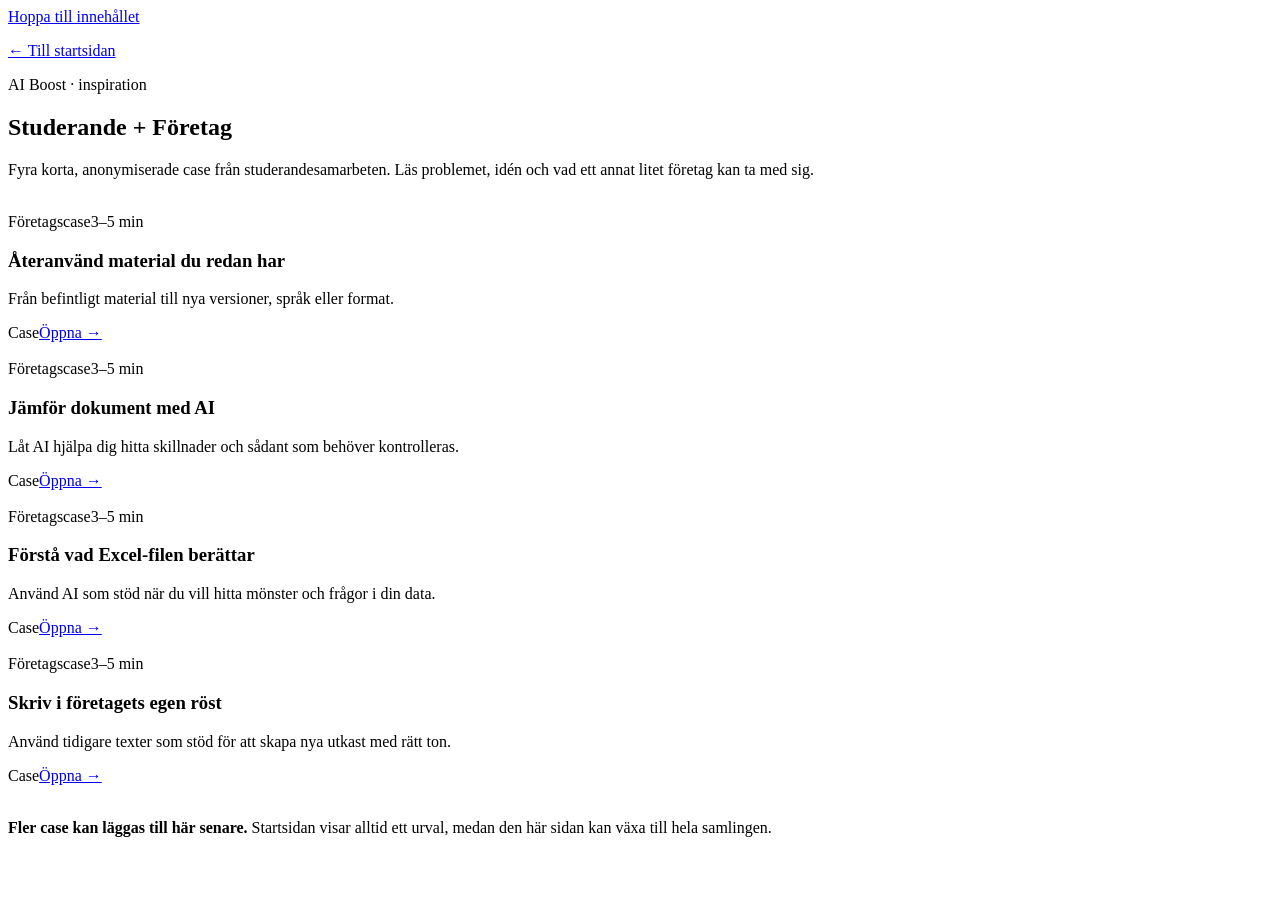
==== foretagscase/index.html @ 8e01857c "Add files via upload" ====
<!doctype html>
<html lang="sv">
<head>
  <meta charset="utf-8">
  <meta name="viewport" content="width=device-width,initial-scale=1">
  <meta name="description" content="Fyra anonymiserade AI Boost-case som visar hur studerande arbetade med konkreta företagsbehov.">
  <title>Studerande + Företag · AI i praktiken</title>
  <link rel="stylesheet" href="../assets/css/shared.css">
  <script defer src="../assets/js/shared.js"></script>
</head>
<body class="page-cases"><a class="skip-link" href="#main">Hoppa till innehållet</a><header class="site-header"></header>
<section class="theme-hero"><div class="container"><p class="section-back"><a class="btn btn-light" href="../index.html">← Till startsidan</a></p><span class="eyebrow">AI Boost · inspiration</span><h1>Studerande + Företag</h1><p>Fyra korta, anonymiserade case från studerandesamarbeten. Läs problemet, idén och vad ett annat litet företag kan ta med sig.</p></div></section>
<main id="main" class="theme-main"><div class="container"><div class="grid grid-4"><article class="entry-card illustration-card"><img src="../assets/images/illustrations/creative-document-editing.png" alt=""><div class="entry-body"><div class="meta"><span class="chip yellow">Företagscase</span><span class="chip ">3–5 min</span></div><h3>Återanvänd material du redan har</h3><p>Från befintligt material till nya versioner, språk eller format.</p><div class="card-cta-row"><span class="card-type">Case</span><a class="card-link" href="01-atervinn-befintligt-material.html">Öppna →</a></div></div></article><article class="entry-card illustration-card"><img src="../assets/images/illustrations/numbered-checklist-cursor.png" alt=""><div class="entry-body"><div class="meta"><span class="chip yellow">Företagscase</span><span class="chip ">3–5 min</span></div><h3>Jämför dokument med AI</h3><p>Låt AI hjälpa dig hitta skillnader och sådant som behöver kontrolleras.</p><div class="card-cta-row"><span class="card-type">Case</span><a class="card-link" href="02-jamfor-dokument.html">Öppna →</a></div></div></article><article class="entry-card illustration-card"><img src="../assets/images/illustrations/business-idea-lightbulb.png" alt=""><div class="entry-body"><div class="meta"><span class="chip yellow">Företagscase</span><span class="chip ">3–5 min</span></div><h3>Förstå vad Excel-filen berättar</h3><p>Använd AI som stöd när du vill hitta mönster och frågor i din data.</p><div class="card-cta-row"><span class="card-type">Case</span><a class="card-link" href="03-forsta-exceldata.html">Öppna →</a></div></div></article><article class="entry-card illustration-card"><img src="../assets/images/illustrations/ai-gem-chat.png" alt=""><div class="entry-body"><div class="meta"><span class="chip yellow">Företagscase</span><span class="chip ">3–5 min</span></div><h3>Skriv i företagets egen röst</h3><p>Använd tidigare texter som stöd för att skapa nya utkast med rätt ton.</p><div class="card-cta-row"><span class="card-type">Case</span><a class="card-link" href="04-skriv-i-foretagets-rost.html">Öppna →</a></div></div></article></div><div class="theme-note" style="margin-top:34px"><strong>Fler case kan läggas till här senare.</strong> Startsidan visar alltid ett urval, medan den här sidan kan växa till hela samlingen.</div></div></main></body></html>
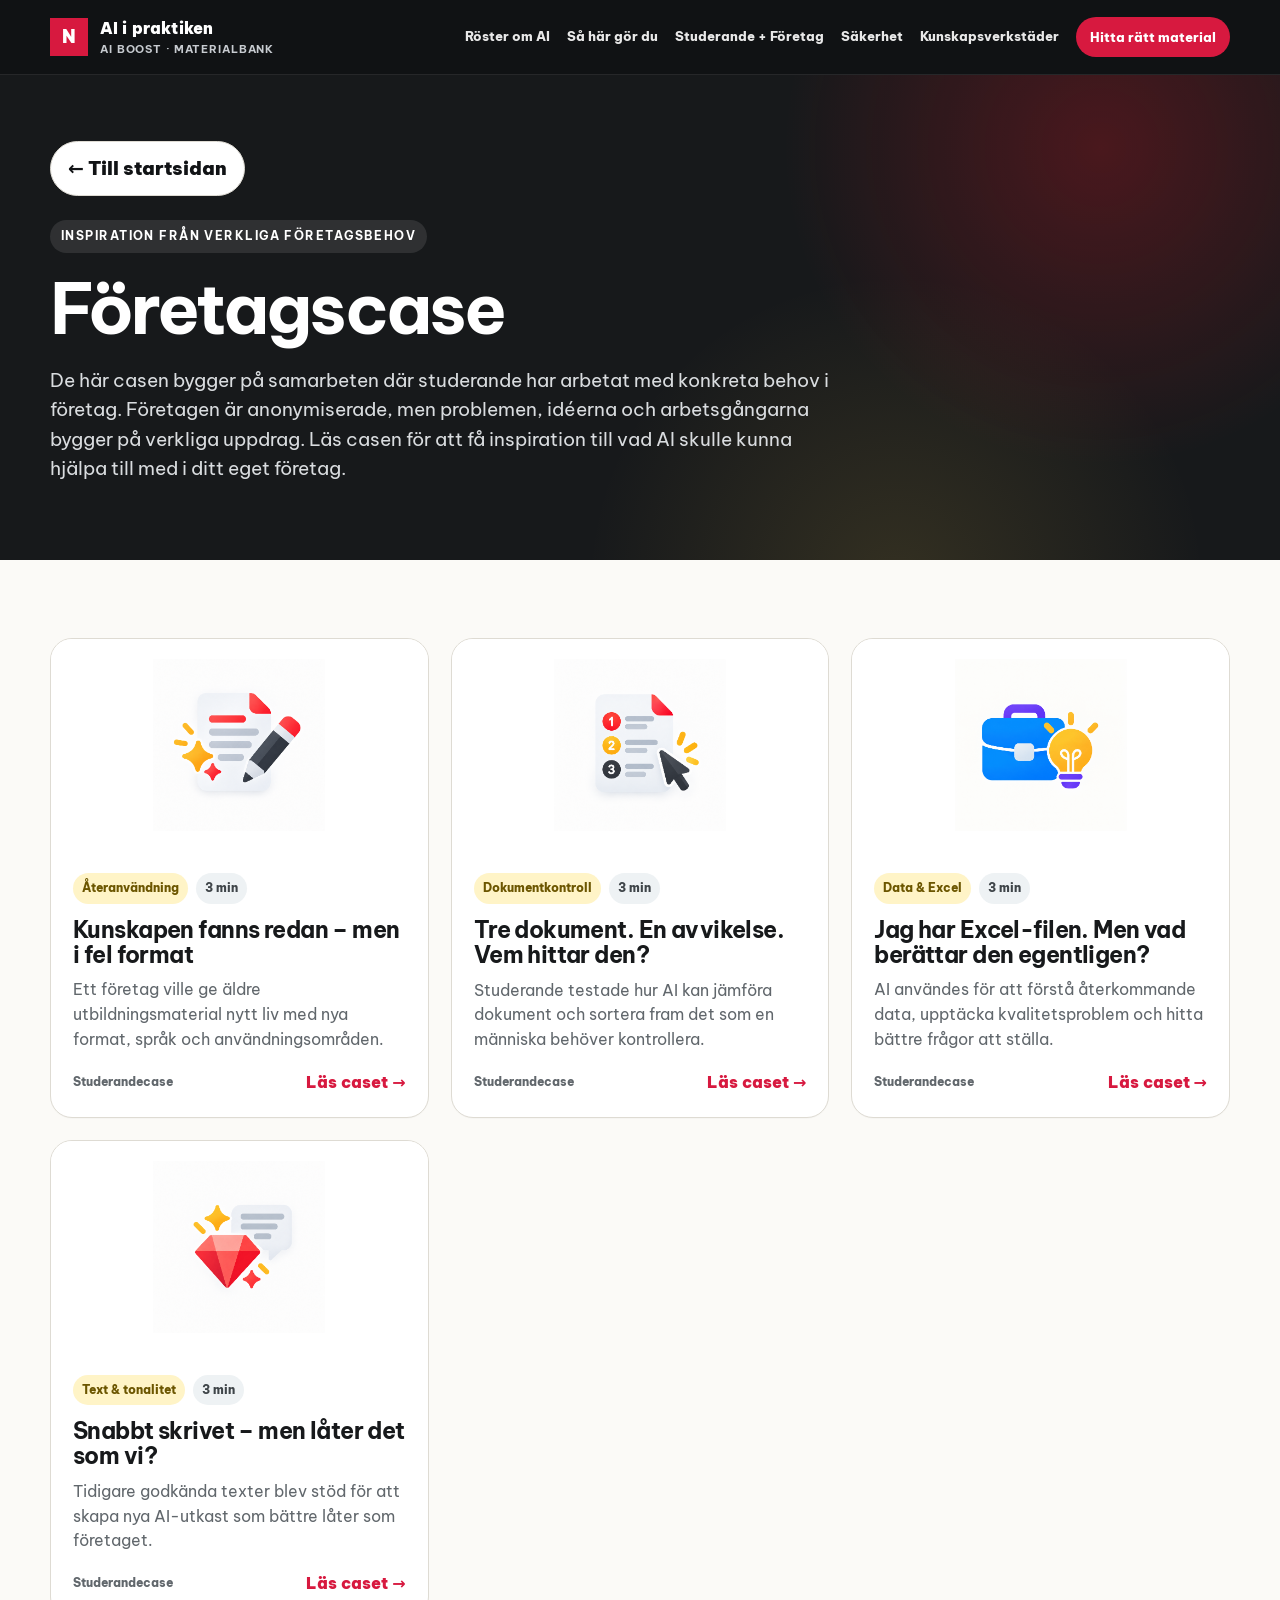
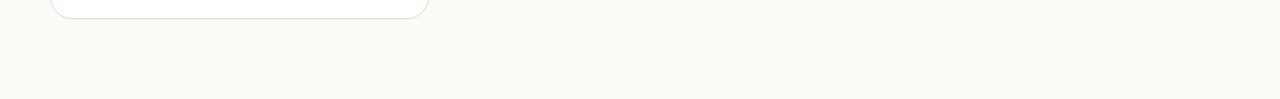
==== commit 93f98810: "Add files via upload" ====
--- a/foretagscase/index.html
+++ b/foretagscase/index.html
@@ -3,11 +3,70 @@
 <head>
   <meta charset="utf-8">
   <meta name="viewport" content="width=device-width,initial-scale=1">
-  <meta name="description" content="Fyra anonymiserade AI Boost-case som visar hur studerande arbetade med konkreta företagsbehov.">
-  <title>Studerande + Företag · AI i praktiken</title>
+  <meta name="description" content="Anonymiserade företagscase från samarbeten där studerande arbetat med konkreta företagsbehov och AI i praktiken.">
+  <title>Företagscase · AI i praktiken</title>
   <link rel="stylesheet" href="../assets/css/shared.css">
   <script defer src="../assets/js/shared.js"></script>
 </head>
-<body class="page-cases"><a class="skip-link" href="#main">Hoppa till innehållet</a><header class="site-header"></header>
-<section class="theme-hero"><div class="container"><p class="section-back"><a class="btn btn-light" href="../index.html">← Till startsidan</a></p><span class="eyebrow">AI Boost · inspiration</span><h1>Studerande + Företag</h1><p>Fyra korta, anonymiserade case från studerandesamarbeten. Läs problemet, idén och vad ett annat litet företag kan ta med sig.</p></div></section>
-<main id="main" class="theme-main"><div class="container"><div class="grid grid-4"><article class="entry-card illustration-card"><img src="../assets/images/illustrations/creative-document-editing.png" alt=""><div class="entry-body"><div class="meta"><span class="chip yellow">Företagscase</span><span class="chip ">3–5 min</span></div><h3>Återanvänd material du redan har</h3><p>Från befintligt material till nya versioner, språk eller format.</p><div class="card-cta-row"><span class="card-type">Case</span><a class="card-link" href="01-atervinn-befintligt-material.html">Öppna →</a></div></div></article><article class="entry-card illustration-card"><img src="../assets/images/illustrations/numbered-checklist-cursor.png" alt=""><div class="entry-body"><div class="meta"><span class="chip yellow">Företagscase</span><span class="chip ">3–5 min</span></div><h3>Jämför dokument med AI</h3><p>Låt AI hjälpa dig hitta skillnader och sådant som behöver kontrolleras.</p><div class="card-cta-row"><span class="card-type">Case</span><a class="card-link" href="02-jamfor-dokument.html">Öppna →</a></div></div></article><article class="entry-card illustration-card"><img src="../assets/images/illustrations/business-idea-lightbulb.png" alt=""><div class="entry-body"><div class="meta"><span class="chip yellow">Företagscase</span><span class="chip ">3–5 min</span></div><h3>Förstå vad Excel-filen berättar</h3><p>Använd AI som stöd när du vill hitta mönster och frågor i din data.</p><div class="card-cta-row"><span class="card-type">Case</span><a class="card-link" href="03-forsta-exceldata.html">Öppna →</a></div></div></article><article class="entry-card illustration-card"><img src="../assets/images/illustrations/ai-gem-chat.png" alt=""><div class="entry-body"><div class="meta"><span class="chip yellow">Företagscase</span><span class="chip ">3–5 min</span></div><h3>Skriv i företagets egen röst</h3><p>Använd tidigare texter som stöd för att skapa nya utkast med rätt ton.</p><div class="card-cta-row"><span class="card-type">Case</span><a class="card-link" href="04-skriv-i-foretagets-rost.html">Öppna →</a></div></div></article></div><div class="theme-note" style="margin-top:34px"><strong>Fler case kan läggas till här senare.</strong> Startsidan visar alltid ett urval, medan den här sidan kan växa till hela samlingen.</div></div></main></body></html>+<body class="page-theme">
+<a class="skip-link" href="#main">Hoppa till innehållet</a>
+<header class="site-header"></header>
+
+<section class="theme-hero">
+  <div class="container">
+    <p class="section-back"><a class="btn btn-light" href="../index.html">← Till startsidan</a></p>
+    <span class="eyebrow">Inspiration från verkliga företagsbehov</span>
+    <h1>Företagscase</h1>
+    <p>De här casen bygger på samarbeten där studerande har arbetat med konkreta behov i företag. Företagen är anonymiserade, men problemen, idéerna och arbetsgångarna bygger på verkliga uppdrag. Läs casen för att få inspiration till vad AI skulle kunna hjälpa till med i ditt eget företag.</p>
+  </div>
+</section>
+
+<main id="main" class="theme-main">
+  <div class="container">
+    <div class="grid grid-3">
+
+      <article class="entry-card illustration-card">
+        <img src="../assets/images/illustrations/creative-document-editing.png" alt="">
+        <div class="entry-body">
+          <div class="meta"><span class="chip yellow">Återanvändning</span><span class="chip">3 min</span></div>
+          <h3>Kunskapen fanns redan – men i fel format</h3>
+          <p>Ett företag ville ge äldre utbildningsmaterial nytt liv med nya format, språk och användningsområden.</p>
+          <div class="card-cta-row"><span class="card-type">Studerandecase</span><a class="card-link" href="01-atervinn-befintligt-material.html">Läs caset →</a></div>
+        </div>
+      </article>
+
+      <article class="entry-card illustration-card">
+        <img src="../assets/images/illustrations/numbered-checklist-cursor.png" alt="">
+        <div class="entry-body">
+          <div class="meta"><span class="chip yellow">Dokumentkontroll</span><span class="chip">3 min</span></div>
+          <h3>Tre dokument. En avvikelse. Vem hittar den?</h3>
+          <p>Studerande testade hur AI kan jämföra dokument och sortera fram det som en människa behöver kontrollera.</p>
+          <div class="card-cta-row"><span class="card-type">Studerandecase</span><a class="card-link" href="02-jamfor-dokument.html">Läs caset →</a></div>
+        </div>
+      </article>
+
+      <article class="entry-card illustration-card">
+        <img src="../assets/images/illustrations/business-idea-lightbulb.png" alt="">
+        <div class="entry-body">
+          <div class="meta"><span class="chip yellow">Data &amp; Excel</span><span class="chip">3 min</span></div>
+          <h3>Jag har Excel-filen. Men vad berättar den egentligen?</h3>
+          <p>AI användes för att förstå återkommande data, upptäcka kvalitetsproblem och hitta bättre frågor att ställa.</p>
+          <div class="card-cta-row"><span class="card-type">Studerandecase</span><a class="card-link" href="03-forsta-exceldata.html">Läs caset →</a></div>
+        </div>
+      </article>
+
+      <article class="entry-card illustration-card">
+        <img src="../assets/images/illustrations/ai-gem-chat.png" alt="">
+        <div class="entry-body">
+          <div class="meta"><span class="chip yellow">Text &amp; tonalitet</span><span class="chip">3 min</span></div>
+          <h3>Snabbt skrivet – men låter det som vi?</h3>
+          <p>Tidigare godkända texter blev stöd för att skapa nya AI-utkast som bättre låter som företaget.</p>
+          <div class="card-cta-row"><span class="card-type">Studerandecase</span><a class="card-link" href="04-skriv-i-foretagets-rost.html">Läs caset →</a></div>
+        </div>
+      </article>
+
+    </div>
+  </div>
+</main>
+</body>
+</html>
--- a/assets/css/shared.css
+++ b/assets/css/shared.css
@@ -0,0 +1,875 @@
+@import url('https://fonts.googleapis.com/css2?family=Be+Vietnam+Pro:wght@400;600;700&display=swap');
+
+/* =========================================================
+   MATERIALBANK · SHARED DESIGN SYSTEM
+   Edit the variables in this first block to rebrand every page.
+   ========================================================= */
+:root{
+  --brand-accent:#ff1325;
+  --brand-ink:#171717;
+  --brand-text:#344247;
+  --brand-muted:#677176;
+  --brand-line:#d7dfdf;
+  --brand-soft:#f5f7f7;
+  --brand-soft-2:#eef2f2;
+  --brand-white:#ffffff;
+  --brand-hero:#171717;
+  --brand-hero-card:#222222;
+  --brand-hero-border:#555555;
+  --brand-font:"Be Vietnam Pro",Arial,sans-serif;
+  --content-max:1180px;
+  --focus-ring:rgba(255,19,37,.20);
+
+  /* Backwards-compatible aliases used by the existing pages. */
+  --novia-red:var(--brand-accent);
+  --ink:var(--brand-ink);
+  --text:var(--brand-text);
+  --muted:var(--brand-muted);
+  --line:var(--brand-line);
+  --soft:var(--brand-soft);
+  --soft-2:var(--brand-soft-2);
+  --soft2:var(--brand-soft-2);
+  --white:var(--brand-white);
+  --max:var(--content-max);
+}
+
+*{box-sizing:border-box}
+html{scroll-behavior:smooth}
+body{margin:0;font-family:var(--brand-font);color:var(--text);background:var(--white);line-height:1.62}
+a{color:inherit}
+img{max-width:100%;height:auto;display:block}
+button,input,textarea{font:inherit}
+h1,h2,h3{line-height:1.16}
+
+/* Accessibility */
+.skip,.skip-link{position:absolute;left:-9999px;top:8px;background:#000;color:#fff;padding:10px 14px;z-index:99}
+.skip:focus,.skip-link:focus{left:8px}
+:focus-visible{outline:3px solid var(--brand-accent);outline-offset:3px}
+
+/* Shared header */
+.sitebar{position:sticky;top:0;z-index:20;background:#fff;border-bottom:1px solid var(--line)}
+.sitebar-inner{max-width:var(--max);margin:auto;padding:12px 20px;display:flex;align-items:center;justify-content:space-between;gap:20px}
+.brand{text-decoration:none;color:var(--ink);font-weight:700;letter-spacing:.02em}
+.brand-mark{display:inline-block;width:28px;height:5px;background:var(--brand-accent);margin-right:10px;vertical-align:middle}
+.series{font-size:13px;color:var(--muted)}
+.nav{display:flex;gap:6px;flex-wrap:wrap;justify-content:flex-end}
+.nav a{font-size:13px;text-decoration:none;padding:7px 9px;border-bottom:2px solid transparent}
+.nav a:hover,.nav a:focus{border-color:var(--brand-accent);outline:none}
+
+/* Shared hero */
+.hero{background:var(--brand-hero);color:#fff;border-bottom:8px solid var(--brand-accent)}
+.hero-inner{max-width:var(--max);margin:auto;padding:56px 20px 50px}
+.eyebrow{margin:0 0 10px;text-transform:uppercase;letter-spacing:.12em;font-size:12px;font-weight:700;color:var(--brand-accent)}
+.hero .eyebrow{color:#fff}
+.hero h1{margin:0 0 18px;color:#fff;font-size:clamp(35px,5vw,62px);line-height:1.08;max-width:900px}
+.lead{margin:0;max-width:850px;font-size:clamp(17px,2vw,22px);color:#e4e8e8}
+.hero-card,.goal-box{border:1px solid var(--brand-hero-border);border-left:6px solid var(--brand-accent);background:var(--brand-hero-card);padding:18px 20px}
+.hero-card strong,.goal-box strong{display:block;color:#fff;font-size:18px;margin-bottom:6px}
+.hero-card span,.goal-box span{color:#d7dddd;font-size:14px}
+
+/* Shared content */
+main{padding-bottom:70px}
+.wide{max-width:var(--max);margin:auto;padding-left:20px;padding-right:20px}
+.intro{padding-top:34px}
+.notice{border:1px solid var(--line);border-left:7px solid var(--brand-accent);padding:20px 22px;background:#fff}
+.notice strong{color:var(--ink)}
+.section{padding-top:54px}
+.section-head{border-bottom:1px solid var(--line);padding-bottom:15px;margin-bottom:22px}
+.section-head h2{font-size:clamp(28px,3vw,39px);line-height:1.18;color:var(--ink);margin:0 0 8px}
+.section-head p:last-child{margin:0;max-width:880px;color:var(--muted)}
+.small,.small-note{font-size:13px;color:var(--muted)}
+.tag,.badge{display:inline-block;font-size:11px;text-transform:uppercase;letter-spacing:.08em;font-weight:700;background:var(--soft-2);padding:4px 7px;color:var(--ink)}
+
+/* Shared buttons */
+.btn{display:inline-block;text-decoration:none;background:var(--ink);color:#fff;padding:11px 15px;border:2px solid var(--ink);font-weight:700;cursor:pointer}
+.btn:hover,.btn:focus{background:var(--brand-accent);border-color:var(--brand-accent);outline:none}
+.btn.secondary{background:#fff;color:var(--ink)}
+.btn.secondary:hover,.btn.secondary:focus{color:#fff}
+.btn.is-disabled{background:#777;border-color:#777;cursor:default;pointer-events:none}
+
+.next{margin-top:54px;border-top:1px solid var(--line);padding:34px 0 70px;display:flex;justify-content:space-between;gap:20px;align-items:center}
+.next h2{margin:0 0 8px;color:var(--ink)}
+
+/* =========================================================
+   PAGE 1 · WHAT IS AN AI AGENT?
+   ========================================================= */
+.page-agent-intro .hero-inner{display:grid;grid-template-columns:1.25fr .75fr;gap:32px;align-items:end;padding-top:58px;padding-bottom:52px}
+.page-agent-intro .compare{display:grid;grid-template-columns:1fr 1fr;gap:18px}
+.page-agent-intro .panel{border:1px solid var(--line);padding:24px;background:#fff}
+.page-agent-intro .panel.agent{border-top:6px solid var(--brand-accent)}
+.page-agent-intro .panel.chat{border-top:6px solid #aab3b5}
+.page-agent-intro .panel h3{margin:4px 0 14px;color:var(--ink);font-size:25px}
+.page-agent-intro .panel ul{margin:0;padding-left:21px}
+.page-agent-intro .panel li{margin:8px 0}
+.page-agent-intro .flow{display:grid;grid-template-columns:1fr auto 1fr auto 1fr;gap:12px;align-items:stretch}
+.page-agent-intro .flow-card{border:1px solid var(--line);background:var(--soft);padding:20px}
+.page-agent-intro .flow-card strong{display:block;color:var(--ink);margin-bottom:7px}
+.page-agent-intro .arrow{display:flex;align-items:center;color:var(--brand-accent);font-size:28px;font-weight:700}
+.page-agent-intro .example{border:1px solid var(--line);background:#fff;padding:24px}
+.page-agent-intro .example-grid{display:grid;grid-template-columns:.85fr 1.15fr;gap:22px}
+.page-agent-intro .example h3{color:var(--ink);margin:0 0 10px}
+.page-agent-intro .quote{background:var(--soft);border-left:5px solid var(--brand-accent);padding:14px 16px;margin:12px 0}
+.page-agent-intro .quote code{white-space:pre-wrap;font-family:var(--brand-font);font-size:14px}
+.page-agent-intro .when-grid{display:grid;grid-template-columns:1fr 1fr;gap:18px}
+.page-agent-intro .when{border:1px solid var(--line);padding:22px}
+.page-agent-intro .when h3{margin:0 0 12px;color:var(--ink)}
+.page-agent-intro .yes{border-left:6px solid var(--brand-accent)}
+.page-agent-intro .no{border-left:6px solid #8b989b}
+.page-agent-intro .myth{display:grid;grid-template-columns:repeat(3,1fr);gap:16px}
+.page-agent-intro .myth article{background:var(--soft);border:1px solid var(--line);padding:20px}
+.page-agent-intro .myth strong{display:block;color:var(--ink);margin-bottom:7px}
+.page-agent-intro .check{margin-top:24px;border:1px solid var(--line);background:var(--soft);padding:24px}
+.page-agent-intro .check h3{margin:0 0 10px;color:var(--ink)}
+.page-agent-intro .check-grid{display:grid;grid-template-columns:repeat(3,1fr);gap:12px;margin-top:16px}
+.page-agent-intro .check-grid label{display:flex;gap:10px;align-items:flex-start;background:#fff;border:1px solid var(--line);padding:14px;cursor:pointer}
+.page-agent-intro .check-grid input{margin-top:4px;accent-color:var(--brand-accent)}
+.page-agent-intro .result{margin-top:14px;padding:14px 16px;background:#fff;border:1px solid var(--line);font-weight:600;color:var(--ink)}
+
+/* =========================================================
+   PAGE 2 · WRITE AGENT INSTRUCTIONS
+   ========================================================= */
+.page-agent-instructions .hero-inner{display:grid;grid-template-columns:1.2fr .8fr;gap:32px;align-items:end;padding-top:58px;padding-bottom:52px}
+.page-agent-instructions .five,.page-copilot .five{display:grid;grid-template-columns:repeat(5,1fr);gap:10px}
+.page-agent-instructions .five div,.page-copilot .five div{border:1px solid var(--line);background:var(--soft);padding:14px}
+.page-agent-instructions .five b,.page-copilot .five b{display:block;color:var(--ink);font-size:14px}
+.page-agent-instructions .five span,.page-copilot .five span{font-size:12px;color:var(--muted)}
+.page-agent-instructions .step{display:grid;grid-template-columns:110px 1fr;gap:22px;padding:28px 0;border-bottom:1px solid var(--line)}
+.page-agent-instructions .num{font-size:58px;line-height:1;color:#d5dbdc;font-weight:700}
+.page-agent-instructions .step h3{margin:0 0 9px;color:var(--ink);font-size:27px}
+.page-agent-instructions .step p{margin-top:0}
+.page-agent-instructions .question{background:var(--soft);border-left:5px solid var(--brand-accent);padding:14px 16px;margin:14px 0}
+.page-agent-instructions .example{border:1px solid var(--line);padding:14px 16px;background:#fff;margin-top:14px}
+.page-agent-instructions .example strong{color:var(--ink)}
+.page-agent-instructions .knowledge-grid{display:grid;grid-template-columns:repeat(3,1fr);gap:15px;margin-top:18px}
+.page-agent-instructions .knowledge-grid article{border:1px solid var(--line);padding:20px}
+.page-agent-instructions .knowledge-grid h4{margin:0 0 8px;color:var(--ink);font-size:19px}
+.page-agent-instructions .knowledge-grid article:nth-child(2){border-top:5px solid var(--brand-accent)}
+.page-agent-instructions .template{background:var(--ink);color:#fff;padding:24px;margin-top:18px}
+.page-agent-instructions .template h3{margin:0 0 12px;color:#fff}
+.page-agent-instructions .template pre{white-space:pre-wrap;margin:0;background:#222;border-left:5px solid var(--brand-accent);padding:16px;color:#f6f6f6;font-family:ui-monospace,SFMono-Regular,Menlo,Consolas,monospace;font-size:13px;line-height:1.55}
+.page-agent-instructions .builder{border:1px solid var(--line);background:var(--soft);padding:24px}
+.page-agent-instructions .builder-grid{display:grid;grid-template-columns:1fr 1fr;gap:16px}
+.page-agent-instructions .field.full{grid-column:1/-1}
+.page-agent-instructions .field label{display:block;font-weight:700;color:var(--ink);margin-bottom:6px}
+.page-agent-instructions .field small{display:block;color:var(--muted);margin-bottom:7px}
+.page-agent-instructions .field textarea,.page-agent-instructions .field input{width:100%;border:1px solid #aeb8ba;background:#fff;color:var(--ink);padding:11px 12px;border-radius:0}
+.page-agent-instructions .field textarea{min-height:118px;resize:vertical}
+.page-agent-instructions .field input:focus,.page-agent-instructions .field textarea:focus{outline:3px solid var(--focus-ring);border-color:var(--brand-accent)}
+.page-agent-instructions .actions{display:flex;gap:10px;flex-wrap:wrap;margin-top:18px}
+.page-agent-instructions .output{display:none;margin-top:20px;border:1px solid var(--line);background:#fff;padding:18px}
+.page-agent-instructions .output.show{display:block}
+.page-agent-instructions .output h3{margin:0 0 10px;color:var(--ink)}
+.page-agent-instructions .output pre{white-space:pre-wrap;background:var(--soft);border-left:5px solid var(--brand-accent);padding:14px;overflow:auto;font-family:ui-monospace,SFMono-Regular,Menlo,Consolas,monospace;font-size:13px}
+.page-agent-instructions .copy-status{font-size:13px;color:var(--muted);margin-left:4px}
+.page-agent-instructions .review{display:grid;grid-template-columns:repeat(2,1fr);gap:14px}
+.page-agent-instructions .review div{border:1px solid var(--line);padding:16px;background:#fff}
+.page-agent-instructions .review strong{display:block;color:var(--ink);margin-bottom:5px}
+
+/* =========================================================
+   PAGE 3 · MICROSOFT COPILOT
+   ========================================================= */
+.page-copilot .hero-inner{display:grid;grid-template-columns:1.25fr .75fr;gap:30px;align-items:end}
+.page-copilot .steps{display:grid;gap:22px}
+.page-copilot .step{display:grid;grid-template-columns:minmax(0,.9fr) minmax(0,1.1fr);gap:26px;border:1px solid var(--line);background:#fff;padding:24px}
+.page-copilot .num{font-size:13px;font-weight:700;color:var(--brand-accent);letter-spacing:.12em}
+.page-copilot .step h3{margin:3px 0 12px;color:var(--ink);font-size:clamp(23px,2.5vw,31px)}
+.page-copilot .step-copy ul{padding-left:20px}
+.page-copilot .step-copy li{margin:7px 0}
+.page-copilot .tip{border-left:5px solid var(--brand-accent);background:var(--soft);padding:14px 16px;margin:16px 0}
+.page-copilot .shot{margin:0;align-self:start}
+.page-copilot .image-button{width:100%;padding:0;border:1px solid var(--line);background:#fff;cursor:zoom-in;text-align:left}
+.page-copilot .image-button img{display:block;width:100%;height:auto}
+.page-copilot .image-button span{display:block;padding:10px 12px;font-size:12px;color:var(--muted);border-top:1px solid var(--line)}
+.page-copilot .knowledge{display:grid;grid-template-columns:1fr 1fr;gap:15px}
+.page-copilot .knowledge article{border:1px solid var(--line);padding:17px;background:var(--soft)}
+.page-copilot .knowledge h4{margin:0 0 7px;color:var(--ink)}
+.page-copilot .knowledge .tag{background:#fff;border:1px solid var(--line)}
+.page-copilot .prompt{background:#171717;color:#fff;padding:20px;border-left:7px solid var(--brand-accent);white-space:pre-wrap;font-family:var(--brand-font);font-size:14px;overflow:auto}
+.page-copilot .check{display:grid;grid-template-columns:repeat(3,1fr);gap:12px}
+.page-copilot .check div{border:1px solid var(--line);background:var(--soft);padding:16px}
+.page-copilot .check strong{display:block;color:var(--ink);margin-bottom:6px}
+
+/* =========================================================
+   GOOGLE VIDS QUICKSTART
+   ========================================================= */
+.page-vids .hero-inner{padding:54px 20px 50px}
+.page-vids .hero-grid{display:grid;grid-template-columns:1.2fr .8fr;gap:28px;align-items:end}
+.page-vids .before,.page-vids .finish-card{border:1px solid var(--line);border-left:7px solid var(--brand-accent);padding:20px 22px;background:#fff}
+.page-vids .before{margin-top:22px;background:var(--soft)}
+.page-vids .before h2,.page-vids .finish-card h2{margin:0 0 12px;font-size:26px}
+.page-vids .check-list{margin:10px 0 0;padding-left:20px}
+.page-vids .check-list li{margin:6px 0}
+.page-vids .section-heading{padding-top:58px;padding-bottom:16px;border-bottom:1px solid var(--line)}
+.page-vids .section-heading h2{font-size:clamp(28px,3vw,38px);margin:0 0 8px;color:var(--ink)}
+.page-vids .section-heading p:last-child{margin:0;color:var(--muted);max-width:850px}
+.page-vids .steps{padding-top:18px}
+.page-vids .step-card{display:grid;grid-template-columns:minmax(280px,.9fr) minmax(420px,1.35fr);gap:28px;padding:28px 0;border-bottom:1px solid var(--line);align-items:start}
+.page-vids .step-copy{position:sticky;top:78px}
+.page-vids .step-number{font-size:48px;line-height:1;font-weight:700;color:#d4d9da;margin-bottom:16px}
+.page-vids .step-card h2{font-size:26px;margin:4px 0 12px;color:var(--ink)}
+.page-vids .step-card p{margin:0 0 12px}
+.page-vids .shot{margin:0;border:1px solid var(--line);background:var(--soft);padding:10px}
+.page-vids .image-button{display:block;width:100%;padding:0;border:0;background:none;cursor:zoom-in;text-align:left}
+.page-vids .image-button img{width:100%;border:1px solid #eceeee}
+.page-vids .image-button span{display:block;padding:8px 2px 0;color:var(--muted);font-size:12px}
+.page-vids .image-button:focus{outline:3px solid var(--brand-accent);outline-offset:3px}
+.page-vids .tip,.page-vids .example,.page-vids .important,.page-vids .output{border:1px solid var(--line);padding:14px 16px;margin:16px 0;background:var(--soft)}
+.page-vids .important{border-left:5px solid var(--brand-accent);background:#fff}
+.page-vids .tip strong,.page-vids .important strong{color:var(--ink)}
+.page-vids .filename{font-family:ui-monospace,SFMono-Regular,Menlo,Consolas,monospace;background:#fff;border:1px solid var(--line);padding:10px 12px;margin:12px 0}
+.page-vids .example span,.page-vids .output span{display:block;font-size:11px;letter-spacing:.1em;text-transform:uppercase;font-weight:700;color:var(--brand-accent);margin-bottom:4px}
+.page-vids .example p{margin:0}
+.page-vids .output strong{font-size:18px;color:var(--ink)}
+.page-vids .mini-plan{width:100%;border-collapse:collapse;margin-top:16px;font-size:14px}
+.page-vids .mini-plan th,.page-vids .mini-plan td{border:1px solid var(--line);padding:10px 12px;text-align:left;vertical-align:top}
+.page-vids .mini-plan th{background:var(--soft-2);color:var(--ink)}
+.page-vids .finish-card{margin-top:48px}
+.page-vids .finish-card .final-note{margin-top:18px;padding:16px;background:var(--ink);color:#fff;border-left:6px solid var(--brand-accent)}
+
+/* Shared image lightbox */
+dialog,.lightbox{border:0;padding:0;max-width:min(96vw,1500px);max-height:94vh;background:#fff;box-shadow:0 24px 70px rgba(0,0,0,.28)}
+dialog::backdrop,.lightbox::backdrop{background:rgba(0,0,0,.76)}
+dialog img,.lightbox img{display:block;max-width:94vw;max-height:90vh;width:auto;height:auto;background:#fff}
+dialog .close{display:block;margin-left:auto;border:0;background:#171717;color:#fff;padding:10px 14px;cursor:pointer}
+.page-vids .lightbox{background:transparent;box-shadow:none}
+.page-vids .lightbox .close{position:fixed;top:14px;right:18px;width:44px;height:44px;border:1px solid #fff;background:#000;color:#fff;font-size:28px;cursor:pointer;padding:0}
+
+/* =========================================================
+   INTERNAL DEMO SCRIPT PAGE
+   ========================================================= */
+.page-manuscript{max-width:980px;margin:40px auto;padding:0 20px;color:#222}
+.page-manuscript h1{font-size:38px;color:var(--ink)}
+.page-manuscript h2{margin-top:40px;border-bottom:1px solid #ccc;padding-bottom:8px;color:var(--ink)}
+.page-manuscript table{border-collapse:collapse;width:100%;margin:16px 0}
+.page-manuscript th,.page-manuscript td{border:1px solid #ccc;padding:10px;vertical-align:top;text-align:left}
+.page-manuscript pre{white-space:pre-wrap;background:#f4f4f4;border-left:5px solid var(--brand-accent);padding:16px}
+.page-manuscript .note{background:#f7f7f7;border-left:5px solid var(--brand-accent);padding:14px 16px}
+.page-manuscript .small{color:#666;font-size:14px}
+
+/* =========================================================
+   OPTIONAL PROJECT / FUNDER BRANDING
+   Shared JS can inject this on every page later.
+   ========================================================= */
+.project-strip{background:var(--brand-soft-2);border-bottom:1px solid var(--line);font-size:13px}
+.project-strip-inner{max-width:var(--max);margin:auto;padding:9px 20px;display:flex;gap:12px;align-items:center;justify-content:space-between}
+.project-footer{border-top:1px solid var(--line);background:#fff;margin-top:48px}
+.project-footer-inner{max-width:var(--max);margin:auto;padding:28px 20px 34px}
+.project-footer-copy{font-size:13px;color:var(--muted);margin:0 0 18px}
+.project-logos{display:flex;gap:24px;align-items:center;flex-wrap:wrap}
+.project-logos a{display:inline-flex;align-items:center}
+.project-logos img{max-height:54px;max-width:190px;width:auto}
+
+@media(max-width:980px){
+  .page-agent-instructions .hero-inner{grid-template-columns:1fr}
+  .page-agent-instructions .knowledge-grid{grid-template-columns:1fr}
+  .page-agent-instructions .builder-grid{grid-template-columns:1fr}
+  .page-agent-instructions .field.full{grid-column:auto}
+  .page-agent-instructions .review{grid-template-columns:1fr}
+}
+@media(max-width:900px){
+  .page-agent-intro .hero-inner,.page-agent-intro .compare,.page-agent-intro .example-grid,.page-agent-intro .when-grid{grid-template-columns:1fr}
+  .page-agent-intro .flow{grid-template-columns:1fr}
+  .page-agent-intro .arrow{transform:rotate(90deg);justify-content:center}
+  .page-agent-intro .myth,.page-agent-intro .check-grid{grid-template-columns:1fr}
+  .page-copilot .hero-inner,.page-copilot .step{grid-template-columns:1fr}
+  .page-copilot .five{grid-template-columns:1fr 1fr}
+  .page-copilot .knowledge,.page-copilot .check{grid-template-columns:1fr}
+  .page-vids .hero-grid,.page-vids .step-card{grid-template-columns:1fr}
+  .page-vids .step-copy{position:static}
+  .nav,.series{display:none}
+  .next{align-items:flex-start;flex-direction:column}
+}
+@media(max-width:650px){
+  .page-agent-instructions .five{grid-template-columns:1fr}
+  .page-agent-instructions .step{grid-template-columns:1fr;gap:5px}
+  .page-agent-instructions .num{font-size:42px}
+  .page-agent-instructions .builder{padding:18px}
+}
+@media(max-width:560px){
+  .sitebar-inner,.hero-inner,.wide,.project-strip-inner,.project-footer-inner{padding-left:15px;padding-right:15px}
+  .page-agent-intro .panel,.page-agent-intro .example,.page-agent-intro .when,.page-agent-intro .check{padding:18px}
+  .page-copilot .step{padding:18px}
+  .page-copilot .five{grid-template-columns:1fr}
+  .page-vids .step-card{padding:22px 0}
+  .page-vids .mini-plan{font-size:12px}
+  .page-vids .mini-plan th,.page-vids .mini-plan td{padding:8px}
+}
+
+/* =========================================================
+   INDEX · MATERIAL BANK
+   ========================================================= */
+.page-index .hero-inner{padding:54px 20px 48px}
+.page-index .resource-list{display:grid;gap:14px;margin-top:20px}
+.page-index .resource-item{display:grid;grid-template-columns:1fr auto;gap:18px;align-items:center;border:1px solid var(--line);background:#fff;padding:20px 22px}
+.page-index .resource-item h3{margin:0 0 5px;color:var(--ink);font-size:21px}
+.page-index .resource-item p{margin:0;color:var(--muted);font-size:14px}
+.page-index .resource-item .btn{white-space:nowrap}
+.page-index .status{display:inline-block;margin-bottom:7px;font-size:11px;text-transform:uppercase;letter-spacing:.08em;font-weight:700;color:var(--brand-accent)}
+@media(max-width:700px){
+  .page-index .resource-item{grid-template-columns:1fr}
+  .page-index .resource-item .btn{justify-self:start}
+}
+
+
+/* =========================================================
+   SMALL BUSINESS CASES · INSPIRATION PAGES
+   ========================================================= */
+.page-cases .hero-inner,.page-case .hero-inner{padding:54px 20px 48px}
+.page-cases .hero .lead,.page-case .hero .lead{max-width:900px}
+.page-cases .hero-grid,.page-case .hero-grid{display:grid;grid-template-columns:minmax(0,1.25fr) minmax(270px,.75fr);gap:30px;align-items:end}
+.page-cases .quick-card,.page-case .quick-card{border:1px solid var(--brand-hero-border);border-left:6px solid var(--brand-accent);background:var(--brand-hero-card);padding:20px}
+.page-cases .quick-card strong,.page-case .quick-card strong{display:block;color:#fff;margin-bottom:6px;font-size:18px}
+.page-cases .quick-card span,.page-case .quick-card span{color:#d7dddd;font-size:14px}
+.case-intro-note{margin-top:28px;border:1px solid var(--line);border-left:7px solid var(--brand-accent);padding:18px 20px;background:var(--soft)}
+.case-grid{display:grid;grid-template-columns:repeat(2,minmax(0,1fr));gap:18px;margin-top:20px}
+.case-teaser{border:1px solid var(--line);background:#fff;padding:24px;display:flex;flex-direction:column;min-height:290px}
+.case-teaser .case-no{font-size:12px;letter-spacing:.12em;text-transform:uppercase;color:var(--brand-accent);font-weight:700}
+.case-teaser h2,.case-teaser h3{margin:8px 0 10px;color:var(--ink);font-size:clamp(23px,2.4vw,31px)}
+.case-teaser p{margin:0 0 16px;color:var(--muted)}
+.case-teaser .case-tags{display:flex;flex-wrap:wrap;gap:7px;margin:0 0 18px}
+.case-tag{display:inline-block;background:var(--soft-2);padding:5px 8px;font-size:11px;font-weight:700;color:var(--ink)}
+.case-teaser .btn{margin-top:auto;align-self:flex-start}
+.article-card{margin-top:24px;border:1px solid var(--line);display:grid;grid-template-columns:1fr auto;gap:18px;align-items:center;padding:20px 22px;background:#fff}
+.article-card h2,.article-card h3{margin:0 0 5px;color:var(--ink);font-size:21px}
+.article-card p{margin:0;color:var(--muted);font-size:14px}
+.case-summary-grid{display:grid;grid-template-columns:repeat(3,1fr);gap:14px;margin-top:20px}
+.case-summary-box{border:1px solid var(--line);padding:18px;background:#fff}
+.case-summary-box strong{display:block;color:var(--ink);margin-bottom:6px}
+.case-summary-box p{margin:0;color:var(--muted);font-size:14px}
+.case-story{display:grid;grid-template-columns:minmax(0,1.05fr) minmax(280px,.75fr);gap:28px;align-items:start}
+.case-story h2{font-size:clamp(28px,3vw,40px);margin:0 0 12px;color:var(--ink)}
+.case-story p{margin-top:0}
+.case-takeaway{border-left:7px solid var(--brand-accent);background:var(--ink);color:#fff;padding:22px}
+.case-takeaway strong{display:block;color:#fff;margin-bottom:8px;font-size:19px}
+.case-takeaway p{margin:0;color:#e6e9e9}
+.case-steps{display:grid;grid-template-columns:repeat(4,1fr);gap:12px;margin-top:18px;counter-reset:case-step}
+.case-steps article{border:1px solid var(--line);background:var(--soft);padding:17px;counter-increment:case-step}
+.case-steps article::before{content:counter(case-step, decimal-leading-zero);display:block;color:var(--brand-accent);font-weight:700;font-size:12px;letter-spacing:.1em;margin-bottom:8px}
+.case-steps h3{font-size:18px;color:var(--ink);margin:0 0 7px}
+.case-steps p{font-size:13px;margin:0;color:var(--muted)}
+.try-box{border:1px solid var(--line);border-top:6px solid var(--brand-accent);background:#fff;padding:24px}
+.try-box h2{margin:0 0 8px;color:var(--ink);font-size:27px}
+.try-box ol{margin:15px 0 0;padding-left:22px}
+.try-box li{margin:9px 0}
+.idea-list{display:grid;grid-template-columns:repeat(2,1fr);gap:12px;margin-top:16px}
+.idea-list div{border:1px solid var(--line);background:var(--soft);padding:15px}
+.idea-list strong{display:block;color:var(--ink);margin-bottom:4px}
+.idea-list span{font-size:13px;color:var(--muted)}
+.case-details{margin-top:18px;border:1px solid var(--line);background:#fff}
+.case-details summary{cursor:pointer;padding:16px 18px;font-weight:700;color:var(--ink);list-style:none;display:flex;justify-content:space-between;gap:14px}
+.case-details summary::-webkit-details-marker{display:none}
+.case-details summary::after{content:'+';color:var(--brand-accent);font-size:22px;line-height:1}
+.case-details[open] summary::after{content:'−'}
+.case-details .details-body{border-top:1px solid var(--line);padding:18px}
+.case-details .details-body p:first-child{margin-top:0}
+.case-details .details-body p:last-child{margin-bottom:0}
+.case-status-row{display:flex;flex-wrap:wrap;gap:8px;margin:15px 0}
+.case-status{border:1px solid var(--line);background:var(--soft);padding:7px 9px;font-size:12px;font-weight:700}
+.case-warning{border:1px solid var(--line);border-left:6px solid #747f82;padding:16px 18px;background:var(--soft);font-size:14px}
+.backline{display:flex;justify-content:space-between;align-items:center;gap:18px;flex-wrap:wrap;margin-top:42px;padding-top:24px;border-top:1px solid var(--line)}
+.backline p{margin:0;color:var(--muted);font-size:13px}
+@media(max-width:900px){
+  .page-cases .hero-grid,.page-case .hero-grid,.case-story{grid-template-columns:1fr}
+  .case-summary-grid{grid-template-columns:1fr}
+  .case-steps{grid-template-columns:1fr 1fr}
+}
+@media(max-width:700px){
+  .case-grid,.idea-list{grid-template-columns:1fr}
+  .article-card{grid-template-columns:1fr}
+  .article-card .btn{justify-self:start}
+}
+@media(max-width:560px){
+  .case-steps{grid-template-columns:1fr}
+  .case-teaser{min-height:0}
+}
+
+/* =========================================================
+   CREATE VIDEO WITH AI · SMALL BUSINESS QUICK GUIDES
+   ========================================================= */
+.page-video-series .hero-inner,.page-video-guide .hero-inner{padding:54px 20px 48px}
+.page-video-series .hero-grid,.page-video-guide .hero-grid{display:grid;grid-template-columns:minmax(0,1.2fr) minmax(270px,.8fr);gap:30px;align-items:end}
+.page-video-series .quick-card,.page-video-guide .quick-card{border:1px solid var(--brand-hero-border);border-left:6px solid var(--brand-accent);background:var(--brand-hero-card);padding:20px}
+.page-video-series .quick-card strong,.page-video-guide .quick-card strong{display:block;color:#fff;margin-bottom:6px;font-size:18px}
+.page-video-series .quick-card span,.page-video-guide .quick-card span{color:#d7dddd;font-size:14px}
+.video-path{display:grid;grid-template-columns:repeat(3,minmax(0,1fr));gap:16px;margin-top:22px}
+.video-path article{border:1px solid var(--line);background:#fff;padding:22px;display:flex;flex-direction:column;min-height:220px}
+.video-path .step-no{font-size:12px;text-transform:uppercase;letter-spacing:.12em;font-weight:700;color:var(--brand-accent)}
+.video-path h2,.video-path h3{margin:8px 0 8px;color:var(--ink);font-size:23px}
+.video-path p{margin:0 0 18px;color:var(--muted);font-size:14px}
+.video-path .btn{margin-top:auto;align-self:flex-start}
+.guide-grid{display:grid;grid-template-columns:repeat(3,minmax(0,1fr));gap:14px;margin-top:18px}
+.guide-card{border:1px solid var(--line);background:var(--soft);padding:18px}
+.guide-card strong{display:block;color:var(--ink);margin-bottom:6px}
+.guide-card p{margin:0;color:var(--muted);font-size:14px}
+.guide-flow{display:grid;grid-template-columns:repeat(5,minmax(0,1fr));gap:10px;margin-top:18px}
+.guide-flow div{border:1px solid var(--line);background:#fff;padding:14px}
+.guide-flow b{display:block;color:var(--ink);font-size:14px;margin-bottom:4px}
+.guide-flow span{display:block;color:var(--muted);font-size:12px}
+.prompt-box{margin-top:18px;background:var(--ink);color:#fff;padding:22px;border-left:6px solid var(--brand-accent)}
+.prompt-box h3{margin:0 0 10px;color:#fff;font-size:21px}
+.prompt-box pre{white-space:pre-wrap;overflow-wrap:anywhere;margin:0;background:#222;border:1px solid #444;padding:16px;color:#f7f7f7;font-family:ui-monospace,SFMono-Regular,Menlo,Consolas,monospace;font-size:13px;line-height:1.55}
+.copy-row{display:flex;gap:10px;align-items:center;flex-wrap:wrap;margin-top:12px}
+.copy-row button{border:2px solid #fff;background:#fff;color:var(--ink);font-weight:700;padding:9px 12px;cursor:pointer}
+.copy-row button:hover,.copy-row button:focus{background:var(--brand-accent);border-color:var(--brand-accent);color:#fff;outline:none}
+.copy-row .copy-status{font-size:12px;color:#d7dddd}
+.swatch-grid{display:grid;grid-template-columns:repeat(5,1fr);gap:8px;margin-top:18px}
+.swatch{min-height:112px;border:1px solid var(--line);display:flex;align-items:flex-end;padding:10px;font-size:12px;font-weight:700}
+.swatch.light{color:#fff}
+.html-mini{margin-top:18px;border:1px solid var(--line);background:#fff;padding:20px}
+.html-mini h3{margin:0 0 8px;color:var(--ink)}
+.html-mini ol{margin:10px 0 0;padding-left:22px}
+.visual-gallery{display:grid;grid-template-columns:repeat(2,minmax(0,1fr));gap:18px;margin-top:18px}
+.visual-gallery.three{grid-template-columns:repeat(3,minmax(0,1fr))}
+.visual-gallery figure{margin:0;border:1px solid var(--line);background:var(--soft);padding:9px}
+.visual-gallery figcaption{font-size:12px;color:var(--muted);padding:8px 2px 2px}
+.visual-gallery .image-button{border:0;background:none;padding:0;width:100%;cursor:zoom-in}
+.resource-link{display:flex;justify-content:space-between;gap:18px;align-items:center;border:1px solid var(--line);background:#fff;padding:18px 20px;margin-top:16px}
+.resource-link strong{display:block;color:var(--ink)}
+.resource-link span{display:block;color:var(--muted);font-size:13px;margin-top:3px}
+.keep-change{display:grid;grid-template-columns:1fr 1fr;gap:16px;margin-top:18px}
+.keep-change article{border:1px solid var(--line);padding:20px;background:#fff}
+.keep-change article:first-child{border-top:6px solid var(--brand-accent)}
+.keep-change article:last-child{border-top:6px solid #7e898c}
+.keep-change h3{margin:0 0 9px;color:var(--ink);font-size:21px}
+.keep-change ul{margin:0;padding-left:20px}
+.quick-check{display:grid;grid-template-columns:repeat(2,minmax(0,1fr));gap:12px;margin-top:18px}
+.quick-check article{border:1px solid var(--line);background:var(--soft);padding:17px}
+.quick-check strong{display:block;color:var(--ink);margin-bottom:5px}
+.quick-check p{margin:0;color:var(--muted);font-size:13px}
+.demo-video{margin-top:18px;border:1px solid var(--line);background:#000;padding:8px}
+.demo-video video{display:block;width:100%;height:auto;background:#000}
+.guide-details{margin-top:18px;border:1px solid var(--line);background:#fff}
+.guide-details summary{cursor:pointer;padding:16px 18px;font-weight:700;color:var(--ink);list-style:none;display:flex;justify-content:space-between;gap:14px}
+.guide-details summary::-webkit-details-marker{display:none}
+.guide-details summary::after{content:'+';color:var(--brand-accent);font-size:22px;line-height:1}
+.guide-details[open] summary::after{content:'−'}
+.guide-details .details-body{border-top:1px solid var(--line);padding:18px}
+.callout-dark{margin-top:18px;background:var(--ink);color:#fff;border-left:7px solid var(--brand-accent);padding:20px}
+.callout-dark strong{display:block;color:#fff;margin-bottom:6px;font-size:18px}
+.callout-dark p{margin:0;color:#e4e8e8}
+@media(max-width:900px){
+  .page-video-series .hero-grid,.page-video-guide .hero-grid{grid-template-columns:1fr}
+  .video-path,.guide-grid{grid-template-columns:1fr 1fr}
+  .guide-flow{grid-template-columns:1fr 1fr}
+  .visual-gallery.three{grid-template-columns:1fr 1fr}
+}
+@media(max-width:650px){
+  .video-path,.guide-grid,.guide-flow,.visual-gallery,.visual-gallery.three,.keep-change,.quick-check{grid-template-columns:1fr}
+  .resource-link{align-items:flex-start;flex-direction:column}
+  .swatch-grid{grid-template-columns:1fr}
+  .swatch{min-height:74px}
+}
+
+
+/* =========================================================
+   REUSABLE NEED-BASED CHOICE COMPONENT
+   Used when a guide has different advice for video vs images.
+   Without JavaScript both content panels remain readable.
+   ========================================================= */
+.choice-group{margin-top:20px}
+.choice-intro{border:1px solid var(--line);border-left:7px solid var(--brand-accent);background:var(--soft);padding:20px 22px}
+.choice-intro h2{margin:0 0 7px;color:var(--ink);font-size:clamp(24px,3vw,32px)}
+.choice-intro p{margin:0;color:var(--muted)}
+.choice-buttons{display:grid;grid-template-columns:repeat(2,minmax(0,1fr));gap:12px;margin:16px 0}
+.choice-button{appearance:none;width:100%;border:2px solid var(--line);background:#fff;color:var(--ink);padding:20px;text-align:left;cursor:pointer;font-weight:700;font-size:18px;line-height:1.25}
+.choice-button span{display:block;margin-top:6px;color:var(--muted);font-size:13px;font-weight:400;line-height:1.5}
+.choice-button:hover,.choice-button:focus-visible{border-color:var(--brand-accent)}
+.choice-button.is-active{border-color:var(--brand-accent);box-shadow:inset 6px 0 0 var(--brand-accent);background:var(--soft)}
+.choice-hint{margin:8px 0 0;color:var(--muted);font-size:13px}
+.choice-panel{margin-top:18px;border-top:1px solid var(--line);padding-top:26px}
+.choice-panel[hidden]{display:none!important}
+.choice-panel h2{margin-top:0;color:var(--ink);font-size:clamp(27px,3vw,36px)}
+.choice-panel h3{color:var(--ink)}
+.choice-panel .guide-grid{margin-top:18px}
+.related-guides{display:grid;grid-template-columns:repeat(3,minmax(0,1fr));gap:12px;margin-top:18px}
+.related-guides article{border:1px solid var(--line);background:#fff;padding:17px;display:flex;flex-direction:column}
+.related-guides h3{margin:0 0 7px;color:var(--ink);font-size:18px}
+.related-guides p{margin:0 0 14px;color:var(--muted);font-size:13px}
+.related-guides .btn{margin-top:auto;align-self:flex-start}
+.hub-grid{display:grid;grid-template-columns:repeat(3,minmax(0,1fr));gap:16px;margin-top:22px}
+.hub-grid article{border:1px solid var(--line);background:#fff;padding:22px;display:flex;flex-direction:column;min-height:220px}
+.hub-grid .topic{font-size:12px;text-transform:uppercase;letter-spacing:.12em;font-weight:700;color:var(--brand-accent)}
+.hub-grid h2,.hub-grid h3{margin:8px 0;color:var(--ink);font-size:23px}
+.hub-grid p{margin:0 0 18px;color:var(--muted);font-size:14px}
+.hub-grid .btn{margin-top:auto;align-self:flex-start}
+.prereq-grid{display:grid;grid-template-columns:repeat(2,minmax(0,1fr));gap:12px;margin-top:18px}
+.prereq-grid article{border:1px solid var(--line);background:#fff;padding:17px}
+.prereq-grid h3{margin:0 0 6px;color:var(--ink);font-size:18px}
+.prereq-grid p{margin:0 0 12px;color:var(--muted);font-size:13px}
+@media (max-width:760px){
+  .choice-buttons,.related-guides,.hub-grid,.prereq-grid{grid-template-columns:1fr}
+}
+
+/* =========================================================
+   RESOURCE ENGINE · SEARCH + METADATA FILTERS
+   ========================================================= */
+.engine-builder{padding-bottom:10px}
+.engine-searchbox{border:1px solid var(--line);border-left:7px solid var(--brand-accent);padding:20px;background:var(--soft)}
+.engine-searchbox label{display:block;color:var(--ink);margin-bottom:10px}
+.engine-searchbox label span{display:block;color:var(--muted);font-size:13px;font-weight:400;margin-top:3px}
+.engine-searchrow{display:grid;grid-template-columns:1fr auto;gap:10px}
+.engine-searchrow input{width:100%;min-height:48px;border:1px solid #aeb8ba;background:#fff;padding:10px 13px;color:var(--ink)}
+.engine-filter-grid{display:grid;grid-template-columns:1fr 1fr;gap:16px;margin-top:18px}
+.engine-filter{border:1px solid var(--line);padding:18px;margin:0;min-width:0;background:#fff}
+.engine-filter legend{padding:0 7px;color:var(--ink);font-weight:700;font-size:15px}
+.engine-options{display:flex;flex-wrap:wrap;gap:8px}
+.engine-option{border:1px solid #abb5b7;background:#fff;color:var(--ink);padding:9px 11px;cursor:pointer;font-size:13px}
+.engine-option:hover,.engine-option:focus{border-color:var(--brand-accent)}
+.engine-option.is-active{background:var(--ink);color:#fff;border-color:var(--ink)}
+.engine-bottomrow{display:flex;align-items:center;justify-content:space-between;gap:16px;margin-top:18px}
+.engine-selection{display:flex;gap:7px;align-items:center;flex-wrap:wrap;min-height:34px}
+.engine-results{display:grid;grid-template-columns:1fr 1fr;gap:16px}
+.engine-card{border:1px solid var(--line);background:#fff;padding:20px;display:flex;flex-direction:column;min-height:100%}
+.engine-card-top{display:flex;flex-wrap:wrap;gap:6px;margin-bottom:12px}
+.engine-card h3{margin:0 0 8px;color:var(--ink);font-size:22px;line-height:1.25}
+.engine-card p{margin:0 0 12px}
+.engine-match{font-size:12px;color:var(--muted);margin-top:auto!important}
+.engine-platform{font-size:12px;color:var(--muted);border-top:1px solid var(--line);padding-top:10px}
+.engine-actions{display:flex;gap:8px;flex-wrap:wrap;margin-top:4px}
+.engine-actions .btn{padding:8px 11px;font-size:13px}
+.engine-empty{grid-column:1/-1;border:1px dashed #aeb8ba;background:var(--soft);padding:22px;color:var(--muted)}
+.engine-tools{display:flex;gap:8px;flex-wrap:wrap;margin-top:18px}
+@media(max-width:760px){
+  .engine-filter-grid,.engine-results{grid-template-columns:1fr}
+  .engine-searchrow{grid-template-columns:1fr}
+  .engine-bottomrow{align-items:flex-start;flex-direction:column}
+}
+@media print{
+  .sitebar,.hero,.engine-builder,.engine-tools,#more-results+.section-head,.page-resource-engine section:last-child{display:none!important}
+  .engine-results{display:block}
+  .engine-card{break-inside:avoid;margin-bottom:12px}
+  .engine-card .engine-actions{display:none}
+}
+
+/* =========================================================
+   PILOT-INSPIRED THEME · 2026-09
+   Keeps the Materialbank structure and metadata, but gives the
+   whole site the warmer, rounded, editorial look of the
+   FramtidsHUB pilot. Be Vietnam Pro remains the main typeface.
+   ========================================================= */
+:root{
+  --brand-accent:#d7193f;
+  --brand-ink:#17191b;
+  --brand-text:#17191b;
+  --brand-muted:#61676c;
+  --brand-line:#dedbd3;
+  --brand-soft:#f2efe8;
+  --brand-soft-2:#eef2f4;
+  --brand-white:#ffffff;
+  --brand-hero:#111315;
+  --brand-hero-card:rgba(255,255,255,.08);
+  --brand-hero-border:rgba(255,255,255,.22);
+  --focus-ring:rgba(215,25,63,.20);
+  --paper:#fbfaf7;
+  --panel:#ffffff;
+  --red:#d7193f;
+  --red-dark:#a90f2f;
+  --yellow:#f2c94c;
+  --green:#1c7a57;
+  --radius:22px;
+  --shadow:0 14px 38px rgba(0,0,0,.09);
+  --max:1180px;
+}
+
+body{
+  background:var(--paper);
+  color:var(--ink);
+  line-height:1.55;
+  font-family:"Be Vietnam Pro",ui-sans-serif,system-ui,-apple-system,BlinkMacSystemFont,"Segoe UI",sans-serif;
+}
+h1,h2,h3{line-height:1.08;letter-spacing:-.025em;color:var(--ink)}
+h1{letter-spacing:-.04em}
+p{max-width:78ch}
+
+/* Pilot-style site chrome. Works for both the new landing page and
+   the existing .sitebar headers used by older guides. */
+.container{width:min(1180px,calc(100% - 40px));margin:auto}
+.site-header,.sitebar{
+  position:sticky;top:0;z-index:40;background:#101214;color:#fff;
+  border-bottom:1px solid rgba(255,255,255,.09);
+}
+.header-inner,.sitebar-inner{
+  width:min(1180px,calc(100% - 40px));max-width:none;margin:auto;
+  min-height:74px;padding:10px 0;display:flex;align-items:center;gap:24px;
+}
+.sitebar-inner{justify-content:space-between}
+.brand{
+  display:flex;align-items:center;gap:12px;text-decoration:none;color:#fff;
+  font-weight:850;letter-spacing:.01em;white-space:nowrap;
+}
+.brand:hover{color:#fff}
+.brand-mark{
+  flex:0 0 38px;width:38px;height:38px;margin:0;background:var(--red);
+  display:grid;place-items:center;font-size:18px;font-weight:900;color:#fff;
+}
+.brand-mark::after{content:"N"}
+.brand small{display:block;font-size:11px;font-weight:650;color:#c7cbd0;letter-spacing:.08em;text-transform:uppercase}
+.series{font-size:12px;color:#c7cbd0;letter-spacing:.06em;text-transform:uppercase;font-weight:700}
+.main-nav{margin-left:auto;display:flex;align-items:center;gap:22px;font-size:14px}
+.main-nav a{color:#e8e8e8;text-decoration:none}
+.main-nav a:hover,.main-nav a:focus{color:#fff}
+.main-nav .nav-cta{padding:10px 14px;border-radius:999px;background:var(--red);font-weight:800;color:#fff}
+.mobile-menu{display:none;margin-left:auto;background:transparent;border:1px solid rgba(255,255,255,.25);color:#fff;padding:9px 12px;border-radius:10px}
+
+/* Existing guide nav, where present */
+.nav{display:flex;gap:18px;flex-wrap:wrap;justify-content:flex-end}
+.nav a{font-size:13px;text-decoration:none;color:#e8e8e8;padding:7px 0;border-bottom:0}
+.nav a:hover,.nav a:focus{color:#fff;border-color:transparent}
+
+/* Landing hero */
+.landing-hero{
+  position:relative;min-height:560px;color:#fff;overflow:hidden;background:#111315;border-bottom:0;
+}
+.landing-hero::before{content:"";position:absolute;inset:0;background:url('../site/hero.svg') center/cover no-repeat;opacity:.92}
+.landing-hero::after{content:"";position:absolute;inset:0;background:linear-gradient(90deg,rgba(10,11,12,.76),rgba(10,11,12,.24) 70%,rgba(10,11,12,.08))}
+.landing-hero .hero-inner{
+  position:relative;z-index:2;width:min(1180px,calc(100% - 40px));max-width:none;margin:auto;
+  padding:88px 0 90px;
+}
+.landing-hero .hero-copy{max-width:790px}
+.landing-hero h1{font-size:clamp(46px,7vw,86px);line-height:1.03;letter-spacing:-.045em;margin:0 0 24px;color:#fff;max-width:900px}
+.landing-hero p{font-size:clamp(18px,2.2vw,24px);max-width:720px;color:#f0f0f0;margin:0 0 32px}
+.landing-hero .eyebrow{color:#fff;background:rgba(255,255,255,.12);display:inline-flex;padding:8px 12px;border-radius:999px;margin-bottom:18px}
+.hero-actions{display:flex;flex-wrap:wrap;gap:12px}
+
+/* Existing guide heroes keep their content but gain the pilot finish. */
+body:not(.page-index) > .hero,
+.page-agent-intro > .hero,
+.page-agent-instructions > .hero,
+.page-copilot > .hero,
+.page-vids > .hero,
+.page-cases > .hero,
+.page-case > .hero,
+.page-video-series > .hero,
+.page-video-guide > .hero,
+.page-manuscript > .hero{
+  background:#17191b;color:#fff;border-bottom:0;position:relative;overflow:hidden;
+}
+body:not(.page-index) > .hero::after{
+  content:"";position:absolute;inset:0;pointer-events:none;
+  background:radial-gradient(circle at 86% 15%,rgba(215,25,63,.17),transparent 28%),radial-gradient(circle at 72% 95%,rgba(242,201,76,.10),transparent 24%);
+}
+body:not(.page-index) > .hero .hero-inner{
+  position:relative;z-index:1;width:min(1180px,calc(100% - 40px));max-width:none;margin:auto;padding:68px 0 58px;
+}
+body:not(.page-index) > .hero h1{font-size:clamp(40px,6vw,68px);color:#fff;max-width:950px}
+body:not(.page-index) > .hero .lead{color:#d9dcdf;font-size:clamp(17px,2vw,21px)}
+body:not(.page-index) > .hero .eyebrow{color:#fff;background:rgba(255,255,255,.11);display:inline-flex;padding:7px 11px;border-radius:999px}
+.hero-card,.goal-box,.quick-card{border:1px solid rgba(255,255,255,.18)!important;border-left:0!important;background:rgba(255,255,255,.07)!important;padding:22px!important;border-radius:18px!important;box-shadow:none!important}
+
+/* Buttons */
+.btn{display:inline-flex;align-items:center;justify-content:center;gap:8px;border:0;border-radius:999px;padding:12px 17px;text-decoration:none;font-weight:850;transition:.18s ease;background:var(--ink);color:#fff}
+.btn:hover,.btn:focus{transform:translateY(-1px);background:var(--red);color:#fff;outline:none}
+.btn.secondary,.btn.btn-light{background:#fff;color:#111315;border:1px solid var(--line)}
+.btn.secondary:hover,.btn.btn-light:hover{background:#fff;color:var(--red);border-color:var(--red)}
+.btn.btn-primary{background:var(--red);color:#fff}
+.btn.btn-primary:hover{background:var(--red-dark)}
+.btn.btn-dark{background:#17191b;color:#fff}
+.btn.btn-outline{background:transparent;color:inherit;border:1px solid var(--line)}
+
+/* Pilot landing page components */
+.helper-strip{background:var(--yellow);padding:26px 0}
+.helper-inner{display:flex;align-items:center;justify-content:space-between;gap:24px}
+.helper-inner strong{font-size:22px;display:block}
+.helper-inner p{margin:3px 0 0;max-width:760px}
+.landing-section{padding:76px 0}
+.landing-section.alt{background:#fff}
+.landing-section.soft{background:var(--soft)}
+.section-header{display:flex;justify-content:space-between;align-items:end;gap:24px;margin-bottom:28px}
+.section-header p{max-width:680px;color:var(--muted);margin:0}
+.section-header .link{font-weight:850;color:var(--red);text-decoration:none;white-space:nowrap}
+.grid{display:grid;gap:22px}
+.grid-4{grid-template-columns:repeat(4,1fr)}
+.grid-3{grid-template-columns:repeat(3,1fr)}
+.grid-2{grid-template-columns:repeat(2,1fr)}
+.route-card{border-radius:var(--radius);overflow:hidden;position:relative;min-height:340px;color:#fff;text-decoration:none;background:#111315;box-shadow:0 1px 0 rgba(0,0,0,.04)}
+.route-card img{position:absolute;inset:0;width:100%;height:100%;object-fit:cover;opacity:.78;transition:.25s}
+.route-card::after{content:"";position:absolute;inset:0;background:linear-gradient(180deg,transparent 15%,rgba(0,0,0,.84) 95%)}
+.route-card:hover img{transform:scale(1.035)}
+.route-content{position:absolute;z-index:2;left:24px;right:24px;bottom:24px}
+.route-content h3{font-size:28px;margin:0 0 7px;color:#fff}
+.route-content p{margin:0;color:#eee}
+.entry-card{border:1px solid var(--line);background:var(--panel);border-radius:var(--radius);overflow:hidden;display:flex;flex-direction:column;min-height:100%;box-shadow:0 1px 0 rgba(0,0,0,.02);transition:.2s ease}
+.entry-card:hover{box-shadow:var(--shadow);transform:translateY(-2px)}
+.entry-card img{width:100%;aspect-ratio:16/9;object-fit:cover;background:#eee}
+.entry-body{padding:22px;display:flex;flex-direction:column;flex:1}
+.entry-body h3{margin:0 0 10px;font-size:23px}
+.entry-body p{color:var(--muted);margin:0 0 18px}
+.meta{display:flex;gap:8px;flex-wrap:wrap;margin:0 0 14px}
+.chip,.tag,.badge{display:inline-flex;align-items:center;border:0;border-radius:999px;padding:6px 9px;background:var(--soft2);font-size:12px;font-weight:800;color:#3f4549;text-transform:none;letter-spacing:0}
+.chip.red{background:#fbe7ec;color:#9d1230}.chip.yellow{background:#fff4c7;color:#6c5600}.chip.green{background:#e8f5ef;color:#145d42}
+.card-link{margin-top:auto;font-weight:900;color:var(--red);text-decoration:none}
+.quote-panel{padding:34px;border-radius:var(--radius);background:#17191b;color:#fff}
+.quote-panel h2,.quote-panel h3,.quote-panel strong{color:#fff}
+.quote-panel strong{font-size:28px;line-height:1.2;display:block;margin-bottom:14px}
+.quote-panel p{color:#d4d7da;margin-bottom:0}
+
+/* Existing content becomes warmer, softer and more card-like. */
+.wide{width:min(1180px,calc(100% - 40px));max-width:none;margin:auto;padding-left:0;padding-right:0}
+main{padding-bottom:70px}
+.intro{padding-top:34px}
+.section{padding-top:66px}
+.section-head{border-bottom:0;padding-bottom:0;margin-bottom:24px}
+.section-head h2{font-size:clamp(30px,4vw,46px);line-height:1.08;letter-spacing:-.03em;color:var(--ink);margin:0 0 10px}
+.section-head p:last-child{margin:0;max-width:780px;color:var(--muted)}
+.notice{border:0;border-left:5px solid var(--red);padding:19px 20px;background:#fbecef;border-radius:14px;box-shadow:none}
+.notice strong{color:var(--ink)}
+.small,.small-note{color:var(--muted)}
+
+/* Apply the pilot radius/shadow language to existing guide modules. */
+.page-index .resource-item,
+.panel,.example,.when,.myth article,.check,.flow-card,
+.five-card,.knowledge-card,.builder,.review article,
+.page-copilot .step,.page-copilot .knowledge > div,.page-copilot .check > div,
+.step-card,.guide-card,.case-card,.case-story,.case-takeaway,
+.choice-intro,.choice-button,.choice-panel,
+.prereq-card,.related-card,.hub-card,.quick-check > div,.keep-change > div,
+.visual-gallery figure{
+  border-radius:var(--radius)!important;
+  border-color:var(--line)!important;
+  background:#fff;
+}
+.panel,.example,.when,.check,.flow-card,.five-card,.knowledge-card,.builder,.page-copilot .step,.step-card,.guide-card,.case-card{
+  box-shadow:0 1px 0 rgba(0,0,0,.025);
+}
+
+.page-index .resource-list{gap:16px}
+.page-index .resource-item{padding:22px 24px;transition:.18s ease}
+.page-index .resource-item:hover{box-shadow:var(--shadow);transform:translateY(-2px)}
+.page-index .status{color:var(--red);font-weight:850}
+
+/* Prompt / example styling closer to the pilot resource pages */
+.prompt-box,.quote{background:#f5f2ea!important;color:var(--ink)!important;border-left:5px solid var(--yellow)!important;border-radius:14px!important;padding:20px!important}
+.prompt-box h3{color:var(--ink)!important}
+.prompt-box pre,.quote code{background:#fff!important;color:#24282b!important;border:1px solid var(--line)!important;border-radius:12px!important;padding:15px!important}
+.copy-row .btn,.prompt-box .btn{border-radius:999px}
+
+.guide-details,.case-details,details.content-details{border:1px solid var(--line);background:#fff;border-radius:16px;overflow:hidden}
+.guide-details summary,.case-details summary,details.content-details summary{padding:16px 18px}
+.guide-details summary::after,.case-details summary::after{color:var(--red)}
+
+.next{margin-top:58px;border-top:0;background:#fff;border:1px solid var(--line);border-radius:var(--radius);padding:28px 30px;align-items:center}
+
+/* Resource engine: same interaction, pilot visual language. */
+.engine-hero{padding:68px 0 48px;background:#17191b;color:#fff;position:relative;overflow:hidden}
+.engine-hero::after{content:"";position:absolute;inset:0;background:radial-gradient(circle at 82% 18%,rgba(215,25,63,.24),transparent 30%),radial-gradient(circle at 65% 110%,rgba(242,201,76,.15),transparent 35%);pointer-events:none}
+.engine-hero .container{position:relative;z-index:1}
+.engine-hero h1{font-size:clamp(40px,6vw,68px);max-width:900px;color:#fff;margin-bottom:18px}
+.engine-hero p{font-size:20px;max-width:760px;color:#d9dcdf}
+.pilot-badge{display:inline-flex;align-items:center;gap:7px;background:#fff;color:#17191b;border-radius:999px;padding:7px 11px;font-size:12px;font-weight:900;margin-bottom:18px}
+.engine-layout{display:grid;grid-template-columns:320px 1fr;gap:30px;align-items:start;padding:38px 0 80px}
+.filter-panel{position:sticky;top:96px;background:#fff;border:1px solid var(--line);border-radius:var(--radius);padding:22px}
+.filter-panel h2{font-size:25px;margin-bottom:8px}
+.engine-searchbox{border:0;border-left:0;background:transparent;padding:0;margin:18px 0 0}
+.engine-searchbox label{margin-bottom:9px}
+.engine-searchrow{grid-template-columns:1fr;gap:9px}
+.engine-searchrow input{min-height:48px;border:1px solid var(--line);border-radius:12px;padding:11px 12px;background:#fff}
+.engine-searchrow .btn{width:100%}
+.filter-group{border-top:1px solid var(--line);padding-top:18px;margin-top:18px}
+.filter-title{font-weight:900;margin-bottom:10px;display:block}
+.engine-options{display:flex;flex-wrap:wrap;gap:8px}
+.engine-option{border:1px solid var(--line);background:#fff;border-radius:999px;padding:9px 11px;font-weight:750;font-size:13px;transition:.15s}
+.engine-option:hover,.engine-option:focus{border-color:#8d9296}
+.engine-option.is-active{background:#17191b;color:#fff;border-color:#17191b}
+.engine-option[data-group="topic"].is-active{background:var(--red);border-color:var(--red)}
+.engine-main{min-width:0}
+.engine-intro{padding:28px;background:var(--soft);border-radius:var(--radius);margin-bottom:24px}
+.engine-intro h2{font-size:30px;margin-bottom:8px}
+.engine-intro p{margin:0;color:var(--muted)}
+.engine-selection{display:flex;gap:8px;flex-wrap:wrap;margin-top:14px;min-height:32px}
+.results-head{display:flex;justify-content:space-between;gap:16px;align-items:end;margin:32px 0 18px}
+.engine-results{display:grid;grid-template-columns:1fr;gap:12px}
+.engine-card{border:1px solid var(--line);border-radius:18px;background:#fff;padding:20px;display:grid;grid-template-columns:1fr auto;gap:10px 20px;min-height:0}
+.engine-card-top,.engine-card h3,.engine-card p,.engine-match,.engine-platform{grid-column:1}
+.engine-card h3{font-size:22px;margin:3px 0 4px}
+.engine-actions{grid-column:2;grid-row:1/7;align-self:center;display:flex;flex-direction:column;gap:8px;min-width:120px}
+.engine-platform{border-top:1px solid var(--line);padding-top:9px;font-size:12px;color:var(--muted)}
+.engine-bottomrow{display:flex;align-items:center;justify-content:space-between;gap:16px;margin-top:18px}
+.engine-empty{padding:36px;border:1px dashed #a9a49a;border-radius:18px;color:var(--muted);text-align:center;background:#fff}
+.engine-tools{display:flex;gap:10px;flex-wrap:wrap;margin-top:18px}
+
+/* Footer */
+.site-footer{background:#101214;color:#fff;padding:52px 0 26px;margin-top:0}
+.footer-grid{display:grid;grid-template-columns:1.5fr 1fr 1fr;gap:32px}
+.site-footer h3{color:#fff}.site-footer a{color:#e9eaeb}.site-footer p{color:#c1c5c8}
+.footer-note{border-top:1px solid rgba(255,255,255,.12);margin-top:36px;padding-top:20px;color:#9ca2a7;font-size:13px}
+
+/* Optional future funder footer inherits the same theme. */
+.project-footer{background:#fff;border-top:1px solid var(--line)}
+.project-footer-inner{width:min(1180px,calc(100% - 40px));margin:auto;padding:26px 0}
+
+@media (max-width:980px){
+  .main-nav{display:none}
+  .mobile-menu{display:block}
+  .grid-4{grid-template-columns:repeat(2,1fr)}
+  .grid-3{grid-template-columns:repeat(2,1fr)}
+  .engine-layout{grid-template-columns:1fr}
+  .filter-panel{position:static}
+  .engine-card{grid-template-columns:1fr}
+  .engine-actions{grid-column:1;grid-row:auto;flex-direction:row;align-self:auto}
+}
+@media (max-width:680px){
+  .container,.wide,.header-inner,.sitebar-inner,.landing-hero .hero-inner,body:not(.page-index) > .hero .hero-inner{width:min(100% - 26px,1180px)}
+  .header-inner,.sitebar-inner{min-height:64px}
+  .series{display:none}
+  .landing-hero{min-height:500px}
+  .landing-hero .hero-inner{padding:70px 0 72px}
+  .landing-hero h1{font-size:48px}
+  .helper-inner{align-items:flex-start;flex-direction:column}
+  .landing-section{padding:54px 0}
+  .grid-4,.grid-3,.grid-2{grid-template-columns:1fr}
+  .route-card{min-height:300px}
+  .section-header{align-items:flex-start;flex-direction:column}
+  .footer-grid{grid-template-columns:1fr}
+  .engine-hero{padding:46px 0 34px}
+  .engine-hero h1{font-size:42px}
+  .engine-layout{padding-top:22px}
+  .filter-panel{border-radius:16px}
+  .engine-actions{flex-direction:column}
+  .next{padding:22px;display:block}
+  .next .btn{margin-top:16px}
+}
+
+
+/* =========================================================
+   MATERIALBANK PORTAL STRUCTURE · September 2026
+   ========================================================= */
+.global-site-header .header-inner{position:relative}
+.global-site-header .main-nav{gap:17px;font-size:13px;font-weight:750}
+.global-site-header .main-nav>a:not(.nav-cta){padding:11px 0;border-bottom:2px solid transparent}
+.global-site-header .main-nav>a:not(.nav-cta):hover,
+.global-site-header .main-nav>a:not(.nav-cta):focus{border-bottom-color:var(--yellow)}
+
+.portal-section{padding:72px 0}
+.portal-section:nth-of-type(even){background:#fff}
+.portal-section.soft{background:var(--soft)}
+.portal-intro{max-width:760px}
+.portal-section .section-header{align-items:end}
+.portal-section .section-header h2{font-size:clamp(31px,4vw,48px);margin:4px 0 10px}
+.portal-section .section-header .eyebrow{color:var(--red)}
+.illustration-card img{object-fit:contain!important;background:#fff!important;padding:20px;box-sizing:border-box}
+.placeholder-card{opacity:.88}
+.placeholder-card .card-link{color:var(--muted);cursor:default}
+.placeholder-badge{background:#f1f1ef;color:#62686c}
+.section-back{margin:0 0 24px}
+.theme-hero{background:#17191b;color:#fff;padding:66px 0 58px;position:relative;overflow:hidden}
+.theme-hero::after{content:"";position:absolute;inset:0;background:radial-gradient(circle at 86% 15%,rgba(255,19,37,.22),transparent 27%),radial-gradient(circle at 70% 105%,rgba(242,201,76,.13),transparent 30%);pointer-events:none}
+.theme-hero .container{position:relative;z-index:1}
+.theme-hero h1{color:#fff;font-size:clamp(42px,6vw,70px);margin:8px 0 18px;max-width:920px}
+.theme-hero p{color:#d9dcdf;font-size:19px;max-width:780px}
+.theme-hero .eyebrow{color:#fff;background:rgba(255,255,255,.10);padding:7px 11px;border-radius:999px;display:inline-flex}
+.theme-main{padding:52px 0 80px}
+.theme-main .grid{margin-top:26px}
+.theme-note{background:#fff4c7;border-radius:18px;padding:20px 22px;margin:0 0 32px}
+.theme-note strong{display:block;margin-bottom:4px}
+.card-cta-row{margin-top:auto;display:flex;justify-content:space-between;align-items:center;gap:10px}
+.card-type{font-size:12px;font-weight:800;color:var(--muted)}
+
+@media (max-width:1100px){
+  .global-site-header .main-nav{gap:12px;font-size:12px}
+  .global-site-header .main-nav .nav-cta{padding:9px 11px}
+}
+@media (max-width:980px){
+  .global-site-header .main-nav{display:none}
+  .global-site-header .mobile-menu{display:block}
+}
